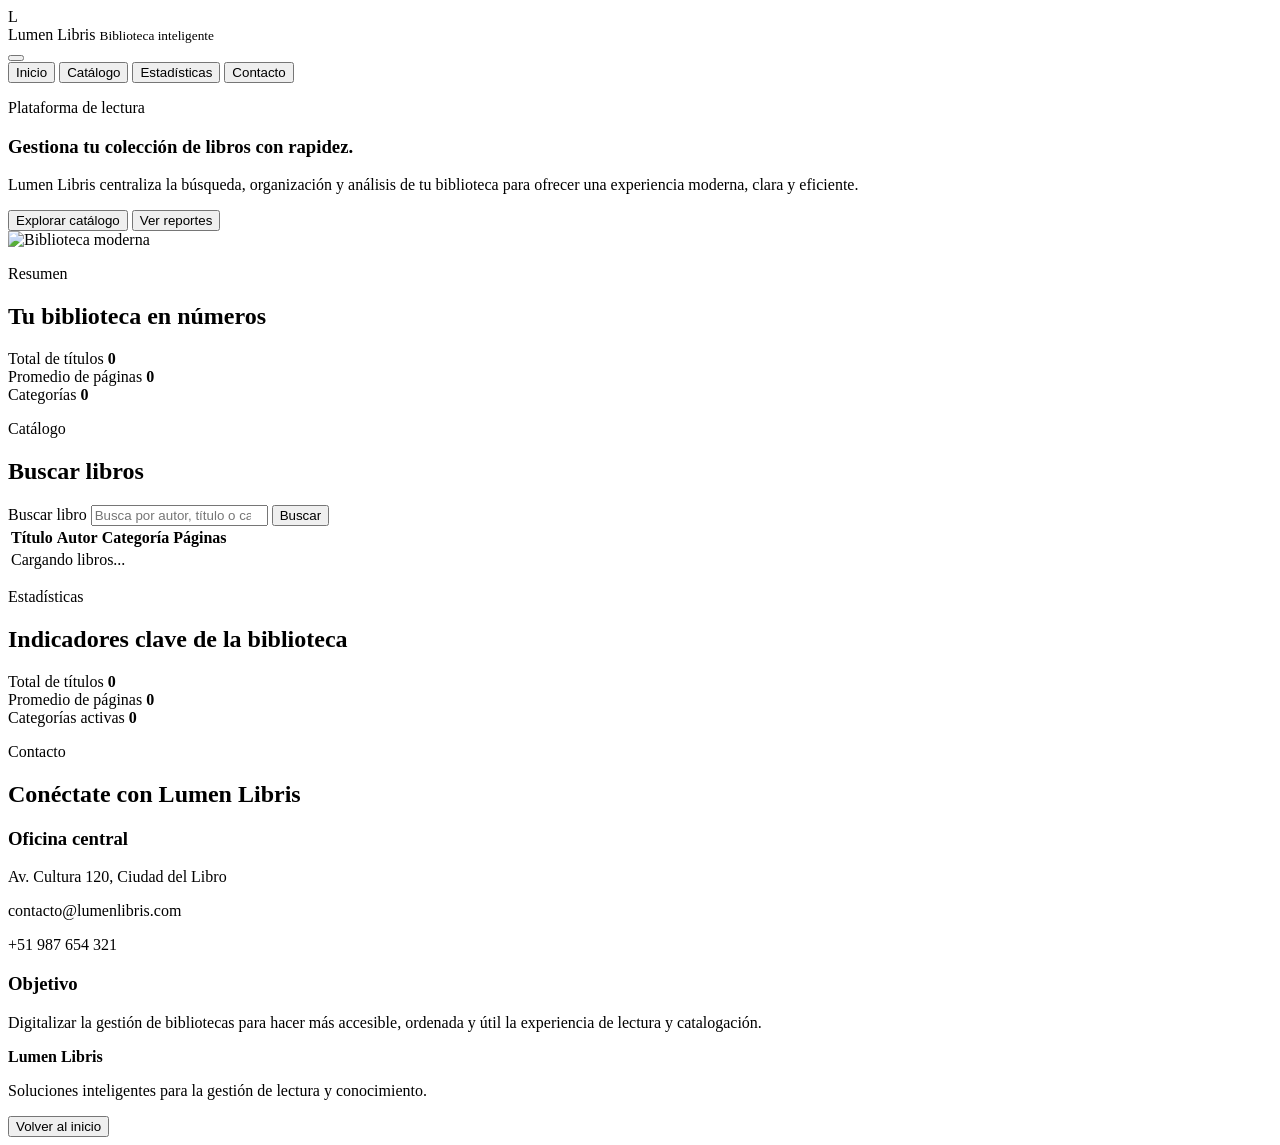
==== src/main/resources/public/index.html @ 47830110 "Primer commit: Lumen Libris web app" ====
<!DOCTYPE html>
<html lang="es">
  <head>
    <meta charset="UTF-8" />
    <meta name="viewport" content="width=device-width, initial-scale=1.0" />
    <title>Lumen Libris | Biblioteca</title>
    <link rel="preconnect" href="https://fonts.googleapis.com" />
    <link rel="preconnect" href="https://fonts.gstatic.com" crossorigin />
    <link href="https://fonts.googleapis.com/css2?family=Inter:wght@400;500;600;700;800&display=swap" rel="stylesheet" />
    <link rel="stylesheet" href="/styles.css" />
  </head>
  <body>
    <header class="topbar">
      <div class="container nav-wrap">
        <div class="brand">
          <div class="brand-mark">L</div>
          <div>
            <span class="brand-name">Lumen Libris</span>
            <small>Biblioteca inteligente</small>
          </div>
        </div>

        <button class="nav-toggle" aria-label="Abrir menú" aria-expanded="false">
          <span></span>
          <span></span>
          <span></span>
        </button>

        <nav class="nav-menu" aria-label="Navegación principal">
          <button class="nav-link active" data-view="inicio">Inicio</button>
          <button class="nav-link" data-view="catalogo">Catálogo</button>
          <button class="nav-link" data-view="estadisticas">Estadísticas</button>
          <button class="nav-link" data-view="contacto">Contacto</button>
        </nav>
      </div>
    </header>

    <main class="page-shell">
      <section class="view active" id="inicio-view">
        <section class="hero">
          <div class="container hero-content">
            <div class="hero-copy">
              <p class="eyebrow">Plataforma de lectura</p>
              <h1>Gestiona tu colección de libros con rapidez.</h1>
              <p class="lead">
                Lumen Libris centraliza la búsqueda, organización y análisis de tu biblioteca para
                ofrecer una experiencia moderna, clara y eficiente.
              </p>
              <div class="hero-actions">
                <button class="btn btn-primary nav-link" data-view="catalogo">Explorar catálogo</button>
                <button class="btn btn-secondary nav-link" data-view="estadisticas">Ver reportes</button>
              </div>
            </div>

            <div class="hero-visual">
              <img src="https://images.unsplash.com/photo-1512820790803-83ca734da794?auto=format&fit=crop&w=900&q=80" alt="Biblioteca moderna" />
            </div>
          </div>
        </section>

        <section class="stats-section">
          <div class="container">
            <div class="section-head">
              <p class="eyebrow">Resumen</p>
              <h2>Tu biblioteca en números</h2>
            </div>

            <div class="stats-grid">
              <article class="stat-card accent">
                <span>Total de títulos</span>
                <strong id="totalLibros">0</strong>
              </article>
              <article class="stat-card">
                <span>Promedio de páginas</span>
                <strong id="promedioPaginas">0</strong>
              </article>
              <article class="stat-card">
                <span>Categorías</span>
                <strong id="totalCategorias">0</strong>
              </article>
            </div>
          </div>
        </section>
      </section>

      <section class="view" id="catalogo-view">
        <section class="catalog">
          <div class="container">
            <div class="section-head search-head">
              <div>
                <p class="eyebrow">Catálogo</p>
                <h2>Buscar libros</h2>
              </div>
            </div>

            <form id="searchForm" class="search-box">
              <label class="sr-only" for="searchInput">Buscar libro</label>
              <input
                id="searchInput"
                name="q"
                type="search"
                placeholder="Busca por autor, título o categoría"
                autocomplete="off"
              />
              <button type="submit">Buscar</button>
            </form>

            <div class="table-wrap">
              <table>
                <thead>
                  <tr>
                    <th>Título</th>
                    <th>Autor</th>
                    <th>Categoría</th>
                    <th>Páginas</th>
                  </tr>
                </thead>
                <tbody id="resultsBody">
                  <tr>
                    <td colspan="4" class="empty-state">Cargando libros...</td>
                  </tr>
                </tbody>
              </table>
            </div>
          </div>
        </section>
      </section>

      <section class="view" id="estadisticas-view">
        <section class="stats-section">
          <div class="container">
            <div class="section-head">
              <p class="eyebrow">Estadísticas</p>
              <h2>Indicadores clave de la biblioteca</h2>
            </div>

            <div class="stats-grid">
              <article class="stat-card accent">
                <span>Total de títulos</span>
                <strong id="statTotal">0</strong>
              </article>
              <article class="stat-card">
                <span>Promedio de páginas</span>
                <strong id="statPromedio">0</strong>
              </article>
              <article class="stat-card">
                <span>Categorías activas</span>
                <strong id="statCategorias">0</strong>
              </article>
            </div>
          </div>
        </section>
      </section>

      <section class="view" id="contacto-view">
        <section class="catalog">
          <div class="container">
            <div class="section-head">
              <p class="eyebrow">Contacto</p>
              <h2>Conéctate con Lumen Libris</h2>
            </div>

            <div class="contact-grid">
              <div class="contact-card">
                <h3>Oficina central</h3>
                <p>Av. Cultura 120, Ciudad del Libro</p>
                <p>contacto@lumenlibris.com</p>
                <p>+51 987 654 321</p>
              </div>

              <div class="contact-card highlight">
                <h3>Objetivo</h3>
                <p>
                  Digitalizar la gestión de bibliotecas para hacer más accesible, ordenada y
                  útil la experiencia de lectura y catalogación.
                </p>
              </div>
            </div>
          </div>
        </section>
      </section>
    </main>

    <footer class="site-footer">
      <div class="container footer-inner">
        <div>
          <strong>Lumen Libris</strong>
          <p>Soluciones inteligentes para la gestión de lectura y conocimiento.</p>
        </div>
        <button class="footer-link nav-link" data-view="inicio">Volver al inicio</button>
      </div>
    </footer>

    <script src="/app.js"></script>
  </body>
</html>
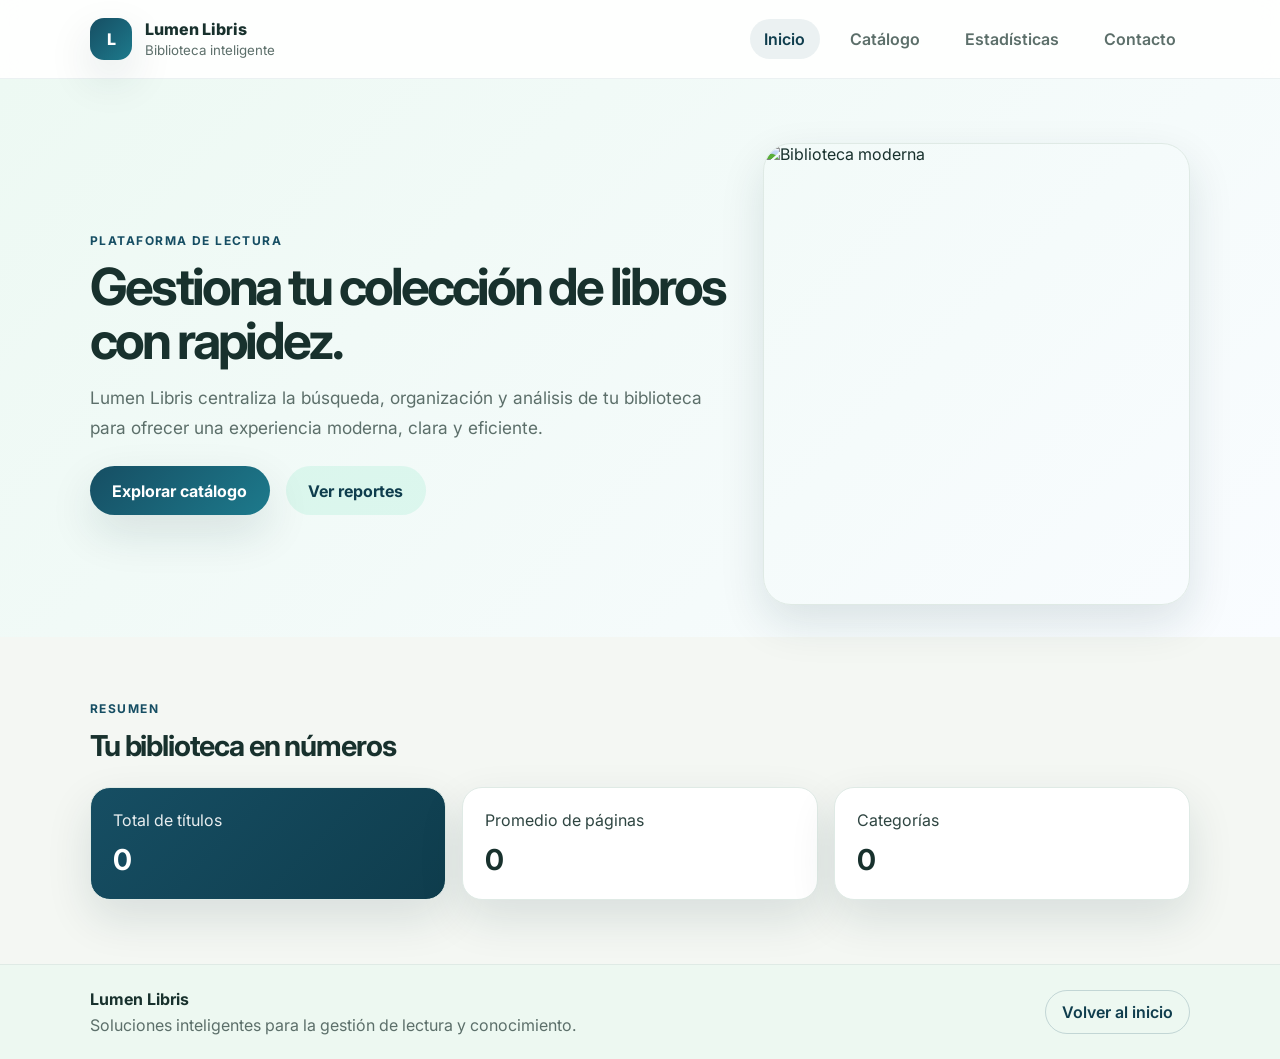
==== commit e8904821: "Integra Prolog en biblioteca Scala" ====
--- a/src/main/resources/public/index.html
+++ b/src/main/resources/public/index.html
@@ -7,7 +7,7 @@
     <link rel="preconnect" href="https://fonts.googleapis.com" />
     <link rel="preconnect" href="https://fonts.gstatic.com" crossorigin />
     <link href="https://fonts.googleapis.com/css2?family=Inter:wght@400;500;600;700;800&display=swap" rel="stylesheet" />
-    <link rel="stylesheet" href="/styles.css" />
+    <link rel="stylesheet" href="styles.css" />
   </head>
   <body>
     <header class="topbar">
@@ -92,6 +92,23 @@
                 <h2>Buscar libros</h2>
               </div>
             </div>
+            <!-- Filtros rápidos por categoría (Conectados a Funciones.scala) -->
+            <div class="category-filters">
+              <button class="btn-filter active" data-category="Todos">Todos</button>
+              <button class="btn-filter" data-category="Clásico">Clásicos</button>
+              <button class="btn-filter" data-category="Distopía">Distopías</button>
+              <button class="btn-filter" data-category="Realismo Mágico">Realismo Mágico</button>
+              <button class="btn-filter" data-category="Infantil">Infantil</button>
+              <button class="btn-filter" data-category="Fantasía">Fantasía</button>
+              <button class="btn-filter" data-category="Romance">Romance</button>
+              <button class="btn-filter" data-category="Terror">Terror</button>
+            </div>
+
+            <!-- Ordenar por número de páginas (Conectado a Funciones.scala) -->
+            <div class="sort-controls">
+              <button class="btn-sort" data-dir="asc">↑ Menos páginas</button>
+              <button class="btn-sort" data-dir="desc">↓ Más páginas</button>
+            </div>
 
             <form id="searchForm" class="search-box">
               <label class="sr-only" for="searchInput">Buscar libro</label>
@@ -104,6 +121,18 @@
               />
               <button type="submit">Buscar</button>
             </form>
+
+            <section class="prolog-recommendations" aria-labelledby="prologHeading">
+              <div>
+                <p class="eyebrow">Programación lógica</p>
+                <h3 id="prologHeading">Recomendaciones por reglas</h3>
+                <p>SWI-Prolog busca lecturas breves, fantasía y clásicos en el catálogo.</p>
+              </div>
+              <button id="prologRecommendButton" class="btn btn-primary" type="button">
+                Obtener recomendaciones
+              </button>
+              <div id="prologResults" class="prolog-results" aria-live="polite"></div>
+            </section>
 
             <div class="table-wrap">
               <table>
@@ -127,30 +156,75 @@
       </section>
 
       <section class="view" id="estadisticas-view">
-        <section class="stats-section">
-          <div class="container">
-            <div class="section-head">
-              <p class="eyebrow">Estadísticas</p>
-              <h2>Indicadores clave de la biblioteca</h2>
-            </div>
-
-            <div class="stats-grid">
-              <article class="stat-card accent">
-                <span>Total de títulos</span>
-                <strong id="statTotal">0</strong>
-              </article>
-              <article class="stat-card">
-                <span>Promedio de páginas</span>
-                <strong id="statPromedio">0</strong>
-              </article>
-              <article class="stat-card">
-                <span>Categorías activas</span>
-                <strong id="statCategorias">0</strong>
-              </article>
-            </div>
-          </div>
-        </section>
-      </section>
+  <section class="stats-section">
+    <div class="container">
+
+      <div class="section-head">
+        <p class="eyebrow">Estadísticas</p>
+        <h2>Indicadores clave de la biblioteca</h2>
+      </div>
+
+      <div class="stats-grid">
+
+        <article class="stat-card accent">
+          <span>Total de títulos</span>
+          <strong id="statTotal">0</strong>
+        </article>
+
+        <article class="stat-card">
+          <span>Promedio de páginas</span>
+          <strong id="statPromedio">0</strong>
+        </article>
+
+        <article class="stat-card">
+          <span>Categorías activas</span>
+          <strong id="statCategorias">0</strong>
+        </article>
+
+        <article class="stat-card">
+          <span>Libro con más páginas</span>
+          <strong id="statLibroLargo">-</strong>
+          <p id="statPaginasLargo">0 páginas</p>
+        </article>
+
+        <article class="stat-card">
+          <span>Libro con menos páginas</span>
+          <strong id="statLibroCorto">-</strong>
+          <p id="statPaginasCorto">0 páginas</p>
+        </article>
+
+        <article class="stat-card">
+          <span>Libros cortos</span>
+          <strong id="statLibrosCortos">0</strong>
+          <p>Menos de 200 páginas</p>
+        </article>
+
+      </div>
+
+      <!-- ====================================== -->
+      <!-- DISTRIBUCIÓN DE LIBROS POR CATEGORÍA -->
+      <!-- ====================================== -->
+      <div class="category-distribution">
+
+        <div class="section-head">
+          <p class="eyebrow">Distribución</p>
+          <h3>Libros por categoría</h3>
+          <p>
+            Cantidad de libros registrados en cada categoría de la biblioteca.
+          </p>
+        </div>
+
+        <div
+          id="categoryDistribution"
+          class="category-distribution-list"
+        >
+        </div>
+
+      </div>
+
+    </div>
+  </section>
+</section>
 
       <section class="view" id="contacto-view">
         <section class="catalog">
@@ -191,6 +265,7 @@
       </div>
     </footer>
 
-    <script src="/app.js"></script>
+    <script src="app.js"></script>
+    
   </body>
-</html>
+</html>
--- a/src/main/resources/public/styles.css
+++ b/src/main/resources/public/styles.css
@@ -0,0 +1,693 @@
+:root {
+  --bg: #f4f7f3;
+  --panel: #ffffff;
+  --panel-alt: #edf7ef;
+  --primary: #164e63;
+  --primary-dark: #0f3d4d;
+  --accent: #34d399;
+  --text: #18312d;
+  --muted: #5c6f6a;
+  --border: #dfeae5;
+  --shadow: 0 18px 45px rgba(20, 47, 54, 0.12);
+}
+
+* {
+  box-sizing: border-box;
+}
+
+html {
+  scroll-behavior: smooth;
+}
+
+body {
+  margin: 0;
+  font-family: "Inter", sans-serif;
+  background: var(--bg);
+  color: var(--text);
+}
+
+img {
+  max-width: 100%;
+  display: block;
+}
+
+button,
+input {
+  font: inherit;
+}
+
+button {
+  cursor: pointer;
+}
+
+.container {
+  width: min(1100px, calc(100% - 2rem));
+  margin: 0 auto;
+}
+
+.topbar {
+  position: sticky;
+  top: 0;
+  z-index: 10;
+  background: rgba(255, 255, 255, 0.9);
+  backdrop-filter: blur(12px);
+  border-bottom: 1px solid rgba(22, 78, 99, 0.08);
+}
+
+.nav-wrap {
+  display: flex;
+  align-items: center;
+  justify-content: space-between;
+  min-height: 78px;
+}
+
+.brand {
+  display: flex;
+  align-items: center;
+  gap: 0.8rem;
+}
+
+.brand-mark {
+  width: 42px;
+  height: 42px;
+  display: grid;
+  place-items: center;
+  border-radius: 14px;
+  background: linear-gradient(135deg, var(--primary), #1d7a8c);
+  color: white;
+  font-weight: 800;
+  box-shadow: var(--shadow);
+}
+
+.brand-name {
+  display: block;
+  font-size: 1rem;
+  font-weight: 800;
+}
+
+.brand small {
+  color: var(--muted);
+}
+
+.nav-menu {
+  display: flex;
+  align-items: center;
+  gap: 1rem;
+}
+
+.nav-link {
+  border: none;
+  background: transparent;
+  color: var(--muted);
+  font-weight: 600;
+  padding: 0.65rem 0.9rem;
+  border-radius: 999px;
+  transition: 0.2s ease;
+}
+
+.nav-link:hover,
+.nav-link.active {
+  background: rgba(22, 78, 99, 0.08);
+  color: var(--primary-dark);
+}
+
+.nav-toggle {
+  display: none;
+  background: transparent;
+  border: 0;
+  padding: 0.25rem;
+  cursor: pointer;
+}
+
+.nav-toggle span {
+  display: block;
+  width: 26px;
+  height: 3px;
+  margin: 5px 0;
+  background: var(--primary-dark);
+  border-radius: 99px;
+}
+
+.page-shell {
+  min-height: 70vh;
+}
+
+.view {
+  display: none;
+  animation: fadeIn 0.25s ease;
+}
+
+.view.active {
+  display: block;
+}
+
+@keyframes fadeIn {
+  from {
+    opacity: 0;
+    transform: translateY(8px);
+  }
+  to {
+    opacity: 1;
+    transform: translateY(0);
+  }
+}
+
+.hero {
+  padding: 4rem 0 2rem;
+  background: linear-gradient(135deg, #edf9f3 0%, #f9fcff 100%);
+}
+
+.hero-content {
+  display: grid;
+  grid-template-columns: 1.2fr 0.8fr;
+  gap: 2rem;
+  align-items: center;
+}
+
+.eyebrow {
+  margin: 0 0 0.75rem;
+  text-transform: uppercase;
+  letter-spacing: 0.12em;
+  color: var(--primary);
+  font-weight: 700;
+  font-size: 0.75rem;
+}
+
+.hero-copy h1 {
+  margin: 0;
+  font-size: clamp(2.2rem, 4vw, 4rem);
+  line-height: 1.05;
+  letter-spacing: -0.06em;
+}
+
+.lead {
+  max-width: 620px;
+  margin-top: 1rem;
+  color: var(--muted);
+  font-size: 1.08rem;
+  line-height: 1.7;
+}
+
+.hero-actions {
+  margin-top: 1.5rem;
+  display: flex;
+  gap: 1rem;
+  flex-wrap: wrap;
+}
+
+.btn {
+  display: inline-flex;
+  align-items: center;
+  justify-content: center;
+  padding: 0.9rem 1.4rem;
+  border-radius: 999px;
+  font-weight: 700;
+  transition: 0.2s ease;
+  border: none;
+}
+
+.btn-primary {
+  background: linear-gradient(135deg, var(--primary), #1d7a8c);
+  color: white;
+  box-shadow: var(--shadow);
+}
+
+.btn-secondary {
+  background: rgba(52, 211, 153, 0.12);
+  color: var(--primary-dark);
+}
+
+.hero-visual {
+  border-radius: 28px;
+  overflow: hidden;
+  box-shadow: var(--shadow);
+  border: 1px solid var(--border);
+}
+
+.hero-visual img {
+  width: 100%;
+  height: min(460px, 58vw);
+  object-fit: cover;
+  display: block;
+}
+
+.stats-section,
+.catalog {
+  padding: 4rem 0;
+}
+
+.section-head {
+  margin-bottom: 1.5rem;
+}
+
+.section-head h2 {
+  margin: 0;
+  font-size: clamp(1.8rem, 2vw, 2.5rem);
+  letter-spacing: -0.04em;
+}
+
+.stats-grid {
+  display: grid;
+  grid-template-columns: repeat(3, minmax(0, 1fr));
+  gap: 1rem;
+}
+
+.stat-card,
+.contact-card {
+  background: var(--panel);
+  border-radius: 20px;
+  border: 1px solid var(--border);
+  box-shadow: var(--shadow);
+  padding: 1.4rem;
+}
+
+.stat-card.accent {
+  background: linear-gradient(135deg, var(--primary), var(--primary-dark));
+  color: white;
+}
+
+.stat-card span,
+.contact-card p {
+  display: block;
+  color: inherit;
+  opacity: 0.9;
+}
+
+.stat-card strong {
+  display: block;
+  margin-top: 0.7rem;
+  font-size: clamp(1.8rem, 2vw, 2.5rem);
+}
+
+.search-head {
+  display: flex;
+  justify-content: space-between;
+  align-items: end;
+}
+
+.search-box {
+  display: flex;
+  gap: 0.8rem;
+  flex-wrap: wrap;
+  margin-bottom: 1.25rem;
+}
+
+.search-box input {
+  flex: 1;
+  min-width: min(100%, 300px);
+  background: white;
+  border: 1px solid var(--border);
+  border-radius: 999px;
+  padding: 0.95rem 1.1rem;
+  color: var(--text);
+}
+
+.prolog-recommendations {
+  display: grid;
+  grid-template-columns: minmax(0, 1fr) auto;
+  gap: 1rem;
+  align-items: center;
+  margin: 1.5rem 0;
+  padding: 1.4rem;
+  background: var(--panel-alt);
+  border: 1px solid var(--border);
+  border-radius: 12px;
+}
+
+.prolog-recommendations h3,
+.prolog-recommendations p {
+  margin-top: 0;
+}
+
+.prolog-recommendations h3 {
+  margin-bottom: 0.4rem;
+}
+
+.prolog-recommendations p:not(.eyebrow) {
+  margin-bottom: 0;
+  color: var(--muted);
+}
+
+.prolog-results {
+  grid-column: 1 / -1;
+  display: grid;
+  grid-template-columns: repeat(auto-fit, minmax(220px, 1fr));
+  gap: 0.75rem;
+}
+
+.prolog-result {
+  display: grid;
+  gap: 0.3rem;
+  padding: 0.9rem;
+  background: var(--panel);
+  border-left: 3px solid var(--accent);
+}
+
+.prolog-result span,
+.prolog-result p {
+  color: var(--muted);
+  font-size: 0.9rem;
+}
+
+.prolog-result p {
+  margin: 0.15rem 0 0;
+}
+
+#prologRecommendButton:disabled {
+  cursor: wait;
+  opacity: 0.65;
+}
+
+.search-box button {
+  border: 0;
+  background: linear-gradient(135deg, var(--primary), #1d7a8c);
+  color: white;
+  padding: 0.95rem 1.4rem;
+  border-radius: 999px;
+  font-weight: 700;
+}
+
+.table-wrap {
+  background: var(--panel);
+  border: 1px solid var(--border);
+  border-radius: 20px;
+  overflow: hidden;
+  box-shadow: var(--shadow);
+}
+
+table {
+  width: 100%;
+  border-collapse: collapse;
+}
+
+thead {
+  background: #f2f7f3;
+}
+
+th,
+td {
+  text-align: left;
+  padding: 1rem 1.1rem;
+  border-bottom: 1px solid var(--border);
+}
+
+tbody tr:hover {
+  background: #fafefb;
+}
+
+.empty-state {
+  text-align: center;
+  color: var(--muted);
+  padding: 2rem 1rem;
+}
+
+.contact-grid {
+  display: grid;
+  grid-template-columns: repeat(2, minmax(0, 1fr));
+  gap: 1rem;
+}
+
+.contact-card.highlight {
+  background: linear-gradient(135deg, #ecfdf5, #f2f8ff);
+}
+
+.contact-card h3 {
+  margin-top: 0;
+  margin-bottom: 0.8rem;
+  font-size: 1.2rem;
+}
+
+.site-footer {
+  border-top: 1px solid var(--border);
+  background: #edf8f1;
+  padding: 1.5rem 0;
+}
+
+.footer-inner {
+  display: flex;
+  justify-content: space-between;
+  align-items: center;
+  gap: 1rem;
+}
+
+.footer-link {
+  background: transparent;
+  border: 1px solid rgba(22, 78, 99, 0.2);
+  border-radius: 999px;
+  color: var(--primary-dark);
+  padding: 0.7rem 1rem;
+}
+
+.footer-inner p {
+  margin: 0.4rem 0 0;
+  color: var(--muted);
+}
+
+.sr-only {
+  position: absolute;
+  width: 1px;
+  height: 1px;
+  padding: 0;
+  margin: -1px;
+  overflow: hidden;
+  clip: rect(0, 0, 0, 0);
+  white-space: nowrap;
+  border: 0;
+}
+
+@media (max-width: 760px) {
+  .nav-toggle {
+    display: block;
+  }
+
+  .nav-menu {
+    position: absolute;
+    top: 78px;
+    left: 1rem;
+    right: 1rem;
+    display: none;
+    flex-direction: column;
+    align-items: stretch;
+    background: rgba(255, 255, 255, 0.98);
+    border: 1px solid var(--border);
+    border-radius: 18px;
+    padding: 1rem;
+    box-shadow: var(--shadow);
+  }
+
+  .nav-menu.open {
+    display: flex;
+  }
+
+  .nav-link {
+    text-align: left;
+    width: 100%;
+  }
+
+  .hero-content,
+  .stats-grid,
+  .contact-grid {
+    grid-template-columns: 1fr;
+  }
+
+  .hero {
+    padding-top: 2.5rem;
+  }
+
+  .search-box {
+    flex-direction: column;
+  }
+
+  .search-box input,
+  .search-box button {
+    width: 100%;
+  }
+
+  .table-wrap {
+    overflow-x: auto;
+  }
+
+  table {
+    min-width: 640px;
+  }
+
+  .footer-inner {
+    flex-direction: column;
+    align-items: flex-start;
+  }
+}
+/* --- BARRA DE FILTROS POR CATEGORÍA --- */
+.category-filters {
+  display: flex;
+  gap: 0.6rem;
+  flex-wrap: wrap;
+  margin-bottom: 1.5rem;
+}
+
+.btn-filter {
+  border: none;
+  background: rgba(22, 78, 99, 0.06);
+  color: var(--primary-dark);
+  font-weight: 600;
+  padding: 0.55rem 1.1rem;
+  border-radius: 999px;
+  font-size: 0.9rem;
+  transition: 0.2s ease;
+}
+
+.btn-filter:hover {
+  background: rgba(22, 78, 99, 0.12);
+  color: var(--primary-dark);
+}
+
+.btn-filter.active {
+  background: linear-gradient(135deg, var(--primary), #1d7a8c);
+  color: white;
+  box-shadow: 0 4px 12px rgba(22, 78, 99, 0.15);
+}
+/* ==========================================
+   DISTRIBUCIÓN DE LIBROS POR CATEGORÍA
+   ========================================== */
+
+.category-distribution {
+  margin-top: 2rem;
+  padding: 1.5rem;
+  background: var(--panel);
+  border: 1px solid var(--border);
+  border-radius: 20px;
+  box-shadow: var(--shadow);
+}
+
+.category-distribution .section-head {
+  margin-bottom: 1.5rem;
+}
+
+.category-distribution .section-head h3 {
+  margin: 0.25rem 0 0.5rem;
+  font-size: 1.5rem;
+}
+
+.category-distribution .section-head p:last-child {
+  margin: 0;
+  opacity: 0.75;
+}
+
+.category-distribution-list {
+  display: flex;
+  flex-direction: column;
+  gap: 1.2rem;
+}
+
+.category-item {
+  display: grid;
+  grid-template-columns: minmax(0, 1fr) 60px;
+  gap: 0.5rem 1rem;
+  align-items: center;
+}
+
+.category-info {
+  grid-column: 1 / -1;
+  display: flex;
+  justify-content: space-between;
+  gap: 1rem;
+  align-items: center;
+}
+
+.category-name {
+  font-weight: 700;
+}
+
+.category-count {
+  font-size: 0.95rem;
+  opacity: 0.75;
+}
+
+.category-bar {
+  width: 100%;
+  height: 14px;
+  background: rgba(20, 90, 70, 0.12);
+  border-radius: 999px;
+  overflow: hidden;
+}
+
+.category-bar-fill {
+  height: 100%;
+  background: linear-gradient(
+          90deg,
+          #1d8f6e,
+          #48b58c
+  );
+  border-radius: 999px;
+  transition: width 0.5s ease;
+}
+
+.category-percentage {
+  text-align: right;
+  font-weight: 700;
+  font-size: 0.95rem;
+}
+
+/* ==========================================
+   RESPONSIVE
+   ========================================== */
+
+@media (max-width: 760px) {
+  .category-distribution {
+    padding: 1.2rem;
+  }
+
+  .category-item {
+    grid-template-columns: 1fr 50px;
+  }
+
+  .category-info {
+    flex-direction: column;
+    align-items: flex-start;
+    gap: 0.25rem;
+  }
+}
+
+/* ==========================================
+   ORDENAR CATÁLOGO POR PÁGINAS
+   ========================================== */
+
+.sort-controls {
+  display: flex;
+  gap: 0.6rem;
+  flex-wrap: wrap;
+  margin-bottom: 1.5rem;
+}
+
+.btn-sort {
+  border: 1px solid var(--border);
+  background: var(--panel);
+  color: var(--primary-dark);
+  font-weight: 600;
+  padding: 0.55rem 1.1rem;
+  border-radius: 999px;
+  font-size: 0.9rem;
+  transition: 0.2s ease;
+}
+
+.btn-sort:hover {
+  background: rgba(22, 78, 99, 0.08);
+  border-color: rgba(22, 78, 99, 0.2);
+}
+
+.btn-sort.active {
+  background: linear-gradient(135deg, var(--primary), #1d7a8c);
+  color: white;
+  border-color: transparent;
+  box-shadow: 0 4px 12px rgba(22, 78, 99, 0.15);
+}
+
+@media (max-width: 760px) {
+  .sort-controls {
+    flex-direction: column;
+  }
+
+  .btn-sort {
+    width: 100%;
+    text-align: center;
+  }
+}
